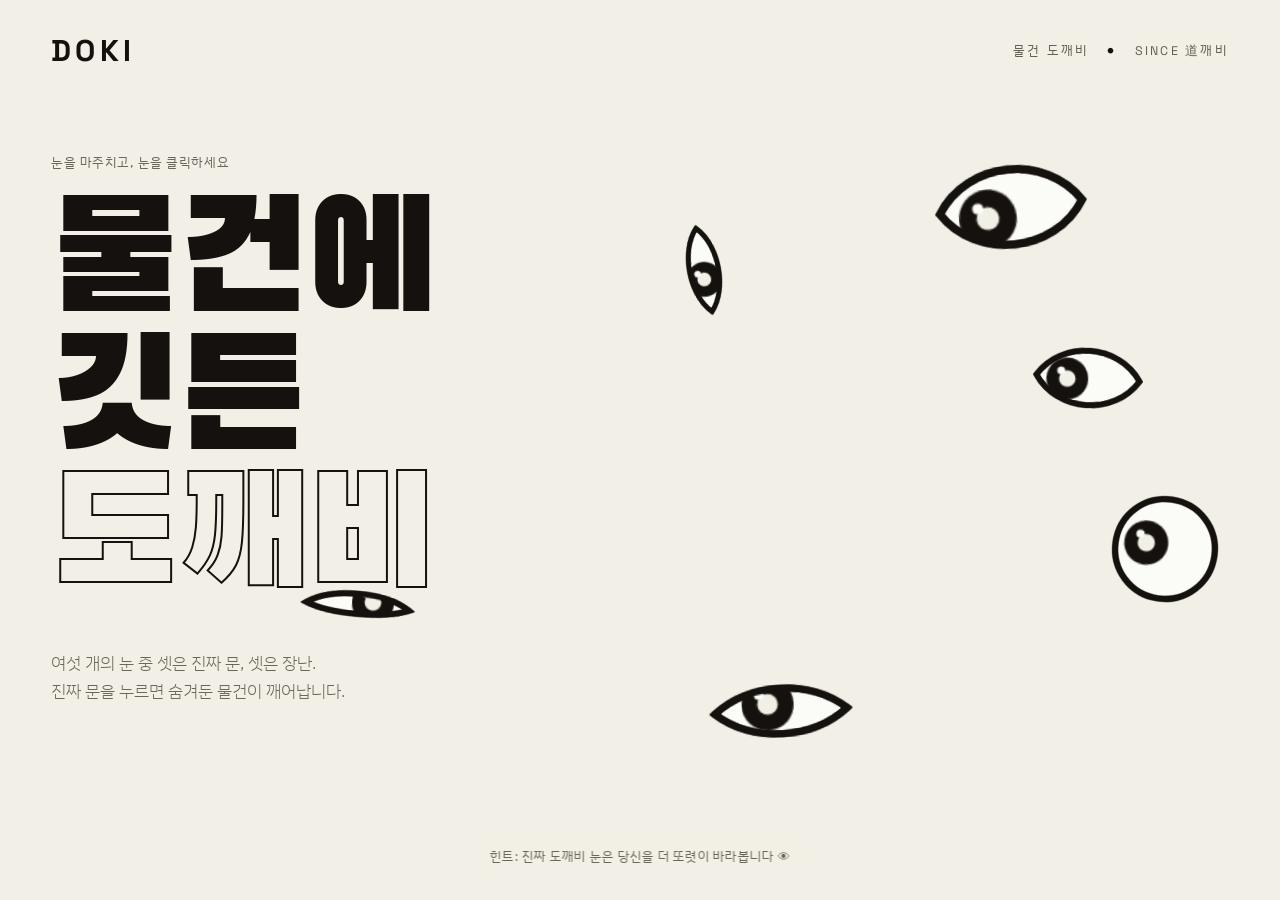
==== index.html @ fc5d2d92 "Add DOKI interactive site: eye-tracking home + goblin-door product gallery Co-Authored-By: Claude Op" ====
<!DOCTYPE html>
<html lang="ko">
<head>
  <meta charset="UTF-8" />
  <meta name="viewport" content="width=device-width, initial-scale=1.0" />
  <title>DOKI — 물건 도깨비</title>
  <meta name="description" content="물건에 깃든 도깨비. 눈을 클릭해 숨은 물건을 찾으세요." />
  <link rel="preconnect" href="https://fonts.googleapis.com" />
  <link rel="preconnect" href="https://fonts.gstatic.com" crossorigin />
  <link href="https://fonts.googleapis.com/css2?family=Space+Grotesk:wght@400;500;700&family=Black+Han+Sans&family=IBM+Plex+Sans+KR:wght@300;400;500;700&display=swap" rel="stylesheet" />
  <link rel="stylesheet" href="css/style.css" />
</head>
<body>
  <!-- ===== HOME / STAGE ===== -->
  <header class="topbar">
    <a class="wordmark" href="#" aria-label="DOKI 홈">DOKI</a>
    <nav class="topnav">
      <span class="topnav__tag">물건 도깨비</span>
      <span class="topnav__dot">●</span>
      <span class="topnav__year">SINCE 道<span class="ko">깨비</span></span>
    </nav>
  </header>

  <main class="stage" id="stage">
    <div class="hero">
      <p class="hero__kicker">눈을 마주치고, 눈을 클릭하세요</p>
      <h1 class="hero__title">물건에<br />깃든<br /><span class="hero__title--out">도깨비</span></h1>
      <p class="hero__sub">여섯 개의 눈 중 셋은 진짜 문, 셋은 장난.<br />진짜 문을 누르면 숨겨둔 물건이 깨어납니다.</p>
    </div>

    <!-- eyes are injected here by JS -->
    <div class="eyes" id="eyes" aria-hidden="false"></div>

    <p class="hint" id="hint">힌트: 진짜 도깨비 눈은 당신을 더 또렷이 바라봅니다 👁</p>
  </main>

  <!-- ===== ZOOM TRANSITION VEIL ===== -->
  <div class="veil" id="veil" aria-hidden="true"></div>

  <!-- ===== PRODUCT GALLERY ===== -->
  <section class="gallery" id="gallery" aria-hidden="true">
    <header class="gallery__bar">
      <button class="backbtn" id="backbtn" type="button">
        <span class="backbtn__arrow">←</span> 눈으로 돌아가기
      </button>
      <span class="gallery__brand">DOKI / 깨어난 물건들</span>
    </header>

    <div class="gallery__intro">
      <h2 class="gallery__title">숨어 있던<br />세 물건</h2>
      <p class="gallery__lead">도깨비는 쓸모를 잃은 물건에 깃들어 다시 눈을 뜹니다.<br />각 물건에는 한때의 쓰임과 새 이야기가 함께 담겨 있습니다.</p>
    </div>

    <div class="grid" id="grid">
      <article class="card" id="card-fan" style="--tint:#E9F0EC;--ink2:#2E7D5B">
        <div class="card__media"><img src="assets/fan.svg" alt="선풍기" loading="lazy" /></div>
        <div class="card__meta">
          <span class="card__no">01 — 바람</span>
          <h3 class="card__name">선풍기</h3>
          <p class="card__desc">멈춰 있던 여름의 바람을 기억하는 물건. 날개를 돌리면 잊고 지낸 계절의 공기가 다시 흐릅니다. 회전하는 세 개의 날 사이로 도깨비가 숨을 불어넣습니다.</p>
          <ul class="card__spec">
            <li>지름 320mm · 3단 풍속</li>
            <li>리퍼브 메탈 케이지</li>
            <li>₩ 89,000</li>
          </ul>
        </div>
      </article>

      <article class="card" id="card-umbrella" style="--tint:#EDEAF4;--ink2:#5B49B8">
        <div class="card__media"><img src="assets/umbrella.svg" alt="우산" loading="lazy" /></div>
        <div class="card__meta">
          <span class="card__no">02 — 비</span>
          <h3 class="card__name">우산</h3>
          <p class="card__desc">머리 위로 펼쳐지는 작은 지붕. 비 오는 날에만 깨어나 당신을 가려 주는 도깨비의 우산입니다. 여덟 개의 살이 펼쳐질 때 빗소리가 잦아듭니다.</p>
          <ul class="card__spec">
            <li>8살 자동 우산 · 지름 1,050mm</li>
            <li>발수 리사이클 캐노피</li>
            <li>₩ 42,000</li>
          </ul>
        </div>
      </article>

      <article class="card" id="card-book" style="--tint:#F3ECE2;--ink2:#C0563B">
        <div class="card__media"><img src="assets/book.svg" alt="책" loading="lazy" /></div>
        <div class="card__meta">
          <span class="card__no">03 — 이야기</span>
          <h3 class="card__name">책</h3>
          <p class="card__desc">덮여 있던 페이지를 펼치면 잠든 이야기가 눈을 뜹니다. 도깨비가 가장 오래 머무는 물건, 읽는 사람마다 다른 결말을 속삭입니다.</p>
          <ul class="card__spec">
            <li>양장 · 240페이지</li>
            <li>도깨비 설화 모음</li>
            <li>₩ 24,000</li>
          </ul>
        </div>
      </article>
    </div>

    <footer class="gallery__foot">
      <span>DOKI © 道깨비 STUDIO</span>
      <span>물건은 사라지지 않고, 잠들 뿐.</span>
    </footer>
  </section>

  <!-- toast for fake-eye trick -->
  <div class="toast" id="toast" aria-live="polite"></div>

  <script src="https://cdnjs.cloudflare.com/ajax/libs/gsap/3.12.5/gsap.min.js"></script>
  <script src="js/main.js"></script>
</body>
</html>
---- css/style.css ----
/* ============================================================
   DOKI — 물건 도깨비
   Mood: foundfounded-style minimal — generous whitespace,
   bold display type, cream canvas, one ink colour.
   ============================================================ */

:root {
  --bg:   #F2EFE6;   /* cream canvas */
  --ink:  #14110E;   /* near-black ink */
  --ink-soft: #6b655c;
  --paper:#FBFBF7;   /* sclera white */
  --line: rgba(20,17,14,.14);
  --ease: cubic-bezier(.16,.84,.30,1);
}

* { box-sizing: border-box; }

html, body {
  margin: 0;
  height: 100%;
  background: var(--bg);
  color: var(--ink);
  font-family: "Space Grotesk", "IBM Plex Sans KR", system-ui, sans-serif;
  -webkit-font-smoothing: antialiased;
  text-rendering: optimizeLegibility;
  overflow-x: hidden;
}

body { cursor: default; }

/* ---------- top bar ---------- */
.topbar {
  position: fixed;
  inset: 0 0 auto 0;
  z-index: 30;
  display: flex;
  align-items: center;
  justify-content: space-between;
  padding: clamp(16px, 2.4vw, 34px) clamp(18px, 4vw, 56px);
  mix-blend-mode: multiply;
}
.wordmark {
  font-family: "Space Grotesk", sans-serif;
  font-weight: 700;
  font-size: clamp(22px, 2.4vw, 30px);
  letter-spacing: .14em;
  color: var(--ink);
  text-decoration: none;
}
.topnav {
  display: flex;
  align-items: center;
  gap: clamp(10px, 1.4vw, 20px);
  font-size: 12.5px;
  letter-spacing: .18em;
  text-transform: uppercase;
  color: var(--ink-soft);
}
.topnav__dot { font-size: 7px; color: var(--ink); }
.topnav .ko { font-family: "IBM Plex Sans KR", sans-serif; }

/* ---------- stage / hero ---------- */
.stage {
  position: relative;
  min-height: 100vh;
  overflow: hidden;
}
.hero {
  position: relative;
  z-index: 5;
  max-width: 720px;
  padding: clamp(120px, 17vh, 220px) clamp(18px, 4vw, 56px) 0;
  pointer-events: none;
}
.hero__kicker {
  font-family: "IBM Plex Sans KR", sans-serif;
  font-size: 13px;
  letter-spacing: .04em;
  color: var(--ink-soft);
  margin: 0 0 clamp(18px, 3vh, 34px);
}
.hero__title {
  font-family: "Black Han Sans", "Space Grotesk", sans-serif;
  font-weight: 400;
  font-size: clamp(64px, 12vw, 168px);
  line-height: .9;
  letter-spacing: -.01em;
  margin: 0;
}
.hero__title--out {
  -webkit-text-stroke: 2px var(--ink);
  color: transparent;
  -webkit-text-fill-color: transparent;
}
.hero__sub {
  font-family: "IBM Plex Sans KR", sans-serif;
  font-weight: 300;
  font-size: clamp(14px, 1.3vw, 17px);
  line-height: 1.7;
  color: var(--ink-soft);
  margin: clamp(24px, 4vh, 40px) 0 0;
  max-width: 30ch;
}

.hint {
  position: fixed;
  left: 50%;
  bottom: clamp(18px, 3vh, 34px);
  transform: translateX(-50%);
  margin: 0;
  z-index: 6;
  font-family: "IBM Plex Sans KR", sans-serif;
  font-size: 12.5px;
  letter-spacing: .02em;
  color: var(--ink-soft);
  background: rgba(242,239,230,.7);
  backdrop-filter: blur(4px);
  padding: 8px 16px;
  border-radius: 999px;
  pointer-events: none;
  transition: opacity .5s var(--ease);
}

/* ---------- eyes ---------- */
.eyes {
  position: absolute;
  inset: 0;
  z-index: 4;
}
.eye {
  position: absolute;
  width: var(--size, 140px);
  height: var(--size, 140px);
  transform: translate(-50%, -50%) rotate(var(--rot, 0deg));
  cursor: pointer;
  will-change: transform;
  -webkit-tap-highlight-color: transparent;
}
.eye svg { width: 100%; height: 100%; overflow: visible; display: block; }
.eye .sclera   { fill: var(--paper); stroke: var(--ink); stroke-width: 5; }
.eye .lid      { fill: var(--bg); stroke: var(--ink); stroke-width: 5; }
.eye .iris     { fill: var(--ink); }
.eye .iris-ring{ fill: none; stroke: var(--ink); stroke-width: 0; opacity: .0; }
.eye .pupil    { fill: var(--bg); }
.eye .spark    { fill: var(--paper); }
.eye .lash     { stroke: var(--ink); stroke-width: 4.5; stroke-linecap: round; fill: none; }

/* the moving part */
.eye .gaze { will-change: transform; }
/* top eyelid used for blink */
.eye .blinker {
  transform-box: fill-box;
  transform-origin: center;
  transform: scaleY(0);
}

/* real eyes get a faint product-tinted iris ring on hover */
.eye[data-door="true"]:hover .iris-ring { opacity: .9; stroke-width: 6; stroke: var(--door-tint, var(--ink)); }
.eye:hover { filter: drop-shadow(0 10px 20px rgba(20,17,14,.10)); }

/* ---------- zoom veil ---------- */
.veil {
  position: fixed;
  z-index: 40;
  top: 0; left: 0;
  width: 40px; height: 40px;
  border-radius: 50%;
  background: var(--ink);
  transform: translate(-50%, -50%) scale(0);
  pointer-events: none;
}

/* ---------- product gallery ---------- */
.gallery {
  position: fixed;
  inset: 0;
  z-index: 50;
  background: var(--bg);
  overflow-y: auto;
  opacity: 0;
  visibility: hidden;
  padding-bottom: 40px;
}
.gallery.is-open { visibility: visible; }

.gallery__bar {
  position: sticky;
  top: 0;
  z-index: 5;
  display: flex;
  align-items: center;
  justify-content: space-between;
  padding: clamp(16px, 2.4vw, 28px) clamp(18px, 4vw, 56px);
  background: rgba(242,239,230,.82);
  backdrop-filter: blur(8px);
  border-bottom: 1px solid var(--line);
}
.backbtn {
  font: inherit;
  font-size: 13px;
  letter-spacing: .02em;
  color: var(--ink);
  background: none;
  border: none;
  cursor: pointer;
  display: inline-flex;
  align-items: center;
  gap: 8px;
  padding: 6px 0;
  font-family: "IBM Plex Sans KR", sans-serif;
}
.backbtn__arrow { transition: transform .3s var(--ease); display: inline-block; }
.backbtn:hover .backbtn__arrow { transform: translateX(-5px); }
.gallery__brand {
  font-size: 12px;
  letter-spacing: .18em;
  text-transform: uppercase;
  color: var(--ink-soft);
}

.gallery__intro {
  display: grid;
  grid-template-columns: 1.1fr 1fr;
  gap: 24px;
  align-items: end;
  padding: clamp(48px, 9vh, 130px) clamp(18px, 4vw, 56px) clamp(36px, 6vh, 72px);
  border-bottom: 1px solid var(--line);
}
.gallery__title {
  font-family: "Black Han Sans", sans-serif;
  font-weight: 400;
  font-size: clamp(48px, 8vw, 120px);
  line-height: .92;
  margin: 0;
  letter-spacing: -.01em;
}
.gallery__lead {
  font-family: "IBM Plex Sans KR", sans-serif;
  font-weight: 300;
  font-size: clamp(14px, 1.2vw, 16px);
  line-height: 1.75;
  color: var(--ink-soft);
  margin: 0;
  max-width: 42ch;
  justify-self: end;
}

/* grid */
.grid {
  display: grid;
  grid-template-columns: repeat(3, 1fr);
  gap: clamp(20px, 2.6vw, 44px);
  padding: clamp(36px, 6vh, 72px) clamp(18px, 4vw, 56px);
}
.card { display: flex; flex-direction: column; }
.card__media {
  background: var(--tint, #eee);
  border: 1px solid var(--line);
  border-radius: 4px;
  aspect-ratio: 4 / 5;
  overflow: hidden;
  margin-bottom: 22px;
}
.card__media img {
  width: 100%; height: 100%;
  object-fit: cover;
  display: block;
  transition: transform .7s var(--ease);
}
.card:hover .card__media img { transform: scale(1.04); }
.card__no {
  font-size: 12px;
  letter-spacing: .14em;
  text-transform: uppercase;
  color: var(--ink2, var(--ink-soft));
  font-weight: 500;
}
.card__name {
  font-family: "IBM Plex Sans KR", sans-serif;
  font-weight: 700;
  font-size: clamp(26px, 2.6vw, 38px);
  margin: 10px 0 14px;
  line-height: 1;
}
.card__desc {
  font-family: "IBM Plex Sans KR", sans-serif;
  font-weight: 300;
  font-size: 14.5px;
  line-height: 1.72;
  color: var(--ink-soft);
  margin: 0 0 20px;
}
.card__spec {
  list-style: none;
  margin: auto 0 0;
  padding: 16px 0 0;
  border-top: 1px solid var(--line);
  display: flex;
  flex-direction: column;
  gap: 6px;
  font-size: 13px;
  color: var(--ink);
}
.card__spec li:last-child { font-weight: 700; margin-top: 2px; }

.gallery__foot {
  display: flex;
  justify-content: space-between;
  flex-wrap: wrap;
  gap: 12px;
  padding: clamp(28px, 5vh, 60px) clamp(18px, 4vw, 56px) 0;
  border-top: 1px solid var(--line);
  font-size: 12px;
  letter-spacing: .04em;
  color: var(--ink-soft);
  font-family: "IBM Plex Sans KR", sans-serif;
}

/* card highlight when arrived from a specific eye */
.card.is-focus { animation: focuspulse 1.4s var(--ease); }
@keyframes focuspulse {
  0%   { box-shadow: 0 0 0 0 rgba(20,17,14,0); }
  30%  { box-shadow: 0 0 0 3px var(--ink2, var(--ink)); }
  100% { box-shadow: 0 0 0 0 rgba(20,17,14,0); }
}

/* ---------- toast ---------- */
.toast {
  position: fixed;
  left: 50%;
  bottom: clamp(64px, 9vh, 90px);
  transform: translate(-50%, 14px);
  z-index: 60;
  background: var(--ink);
  color: var(--bg);
  font-family: "IBM Plex Sans KR", sans-serif;
  font-size: 14px;
  letter-spacing: .01em;
  padding: 12px 22px;
  border-radius: 999px;
  opacity: 0;
  pointer-events: none;
  transition: opacity .35s var(--ease), transform .35s var(--ease);
  white-space: nowrap;
}
.toast.show { opacity: 1; transform: translate(-50%, 0); }

/* ---------- responsive ---------- */
@media (max-width: 860px) {
  .gallery__intro { grid-template-columns: 1fr; gap: 28px; }
  .gallery__lead { justify-self: start; }
  .grid { grid-template-columns: 1fr; }
  .card__media { aspect-ratio: 16 / 11; }
  .hero { padding-top: 140px; }
  /* thin the herd of eyes on small screens via JS-set class */
  .eye.eye--hideMobile { display: none; }
}

@media (prefers-reduced-motion: reduce) {
  * { animation-duration: .001ms !important; transition-duration: .001ms !important; }
}
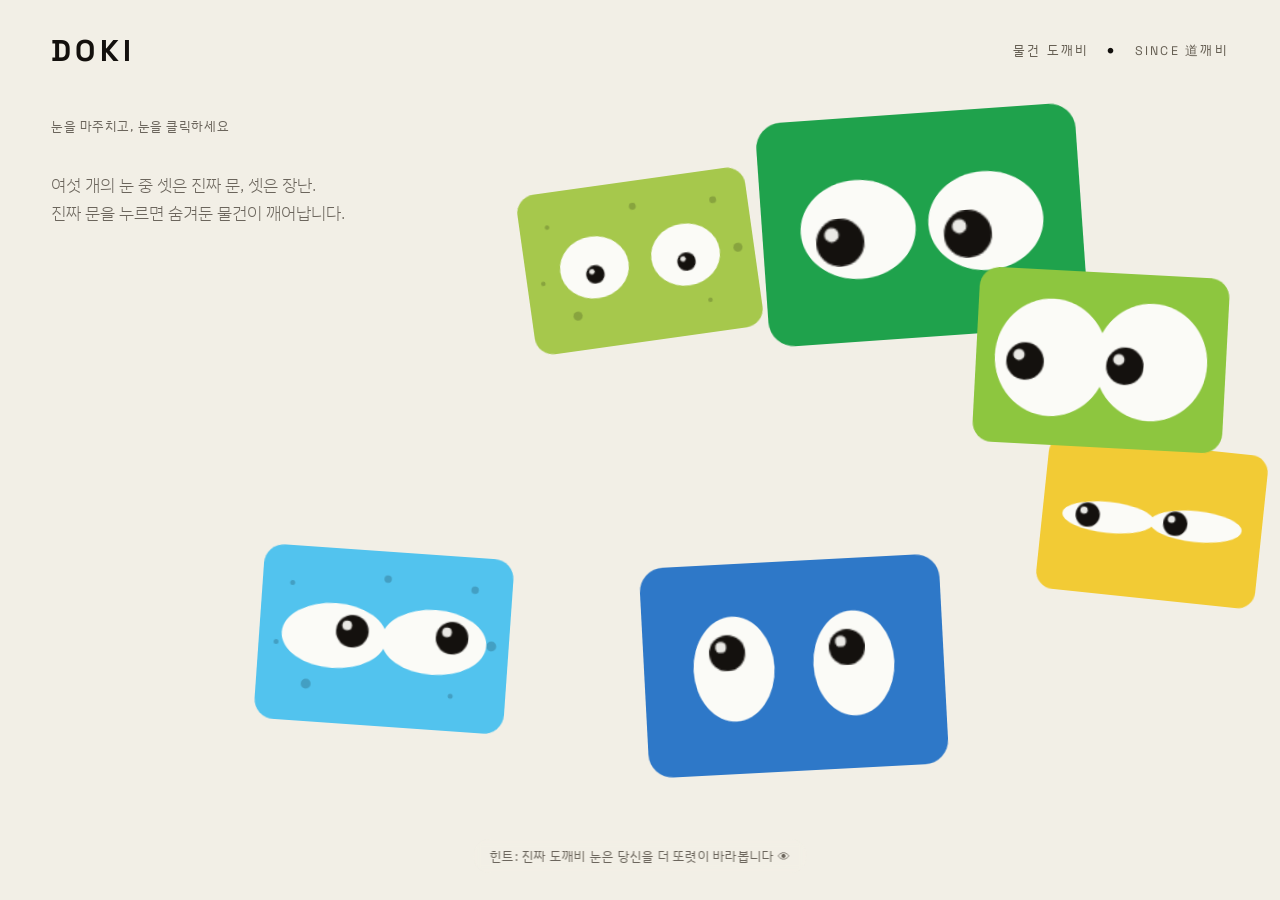
==== commit 30af4b97: "Restyle home eyes as flat colour eye-pair tiles (ref image/eye.jpg), drop title - Replace single out" ====
--- a/index.html
+++ b/index.html
@@ -24,7 +24,6 @@
   <main class="stage" id="stage">
     <div class="hero">
       <p class="hero__kicker">눈을 마주치고, 눈을 클릭하세요</p>
-      <h1 class="hero__title">물건에<br />깃든<br /><span class="hero__title--out">도깨비</span></h1>
       <p class="hero__sub">여섯 개의 눈 중 셋은 진짜 문, 셋은 장난.<br />진짜 문을 누르면 숨겨둔 물건이 깨어납니다.</p>
     </div>
 
--- a/css/style.css
+++ b/css/style.css
@@ -68,8 +68,8 @@
 .hero {
   position: relative;
   z-index: 5;
-  max-width: 720px;
-  padding: clamp(120px, 17vh, 220px) clamp(18px, 4vw, 56px) 0;
+  max-width: 440px;
+  padding: clamp(96px, 13vh, 150px) clamp(18px, 4vw, 56px) 0;
   pointer-events: none;
 }
 .hero__kicker {
@@ -77,20 +77,7 @@
   font-size: 13px;
   letter-spacing: .04em;
   color: var(--ink-soft);
-  margin: 0 0 clamp(18px, 3vh, 34px);
-}
-.hero__title {
-  font-family: "Black Han Sans", "Space Grotesk", sans-serif;
-  font-weight: 400;
-  font-size: clamp(64px, 12vw, 168px);
-  line-height: .9;
-  letter-spacing: -.01em;
-  margin: 0;
-}
-.hero__title--out {
-  -webkit-text-stroke: 2px var(--ink);
-  color: transparent;
-  -webkit-text-fill-color: transparent;
+  margin: 0 0 14px;
 }
 .hero__sub {
   font-family: "IBM Plex Sans KR", sans-serif;
@@ -127,36 +114,35 @@
   inset: 0;
   z-index: 4;
 }
+/* each "eye" is a flat colour tile holding a pair of bold eyes,
+   in the style of the reference collage (image/eye.jpg) */
 .eye {
   position: absolute;
-  width: var(--size, 140px);
-  height: var(--size, 140px);
+  width: var(--size, 240px);
+  height: calc(var(--size, 240px) * 0.7);
   transform: translate(-50%, -50%) rotate(var(--rot, 0deg));
   cursor: pointer;
   will-change: transform;
   -webkit-tap-highlight-color: transparent;
-}
-.eye svg { width: 100%; height: 100%; overflow: visible; display: block; }
-.eye .sclera   { fill: var(--paper); stroke: var(--ink); stroke-width: 5; }
-.eye .lid      { fill: var(--bg); stroke: var(--ink); stroke-width: 5; }
-.eye .iris     { fill: var(--ink); }
-.eye .iris-ring{ fill: none; stroke: var(--ink); stroke-width: 0; opacity: .0; }
-.eye .pupil    { fill: var(--bg); }
-.eye .spark    { fill: var(--paper); }
-.eye .lash     { stroke: var(--ink); stroke-width: 4.5; stroke-linecap: round; fill: none; }
+  transition: filter .35s var(--ease);
+}
+.eye svg { width: 100%; height: 100%; overflow: hidden; display: block; }
+.eye .sclera { fill: #FBFBF7; }
+.eye .pupil  { fill: #14110E; }
+.eye .spark  { fill: #FBFBF7; opacity: .92; }
 
 /* the moving part */
 .eye .gaze { will-change: transform; }
-/* top eyelid used for blink */
+/* eyelids used for blink — scale shut from the middle */
 .eye .blinker {
   transform-box: fill-box;
   transform-origin: center;
   transform: scaleY(0);
 }
 
-/* real eyes get a faint product-tinted iris ring on hover */
-.eye[data-door="true"]:hover .iris-ring { opacity: .9; stroke-width: 6; stroke: var(--door-tint, var(--ink)); }
-.eye:hover { filter: drop-shadow(0 10px 20px rgba(20,17,14,.10)); }
+.eye:hover { filter: drop-shadow(0 14px 26px rgba(20,17,14,.16)); }
+/* real eyes give a subtle product-tinted outline on hover */
+.eye[data-door="true"]:hover { filter: drop-shadow(0 0 0 3px var(--door-tint)) drop-shadow(0 14px 26px rgba(20,17,14,.18)); }
 
 /* ---------- zoom veil ---------- */
 .veil {
